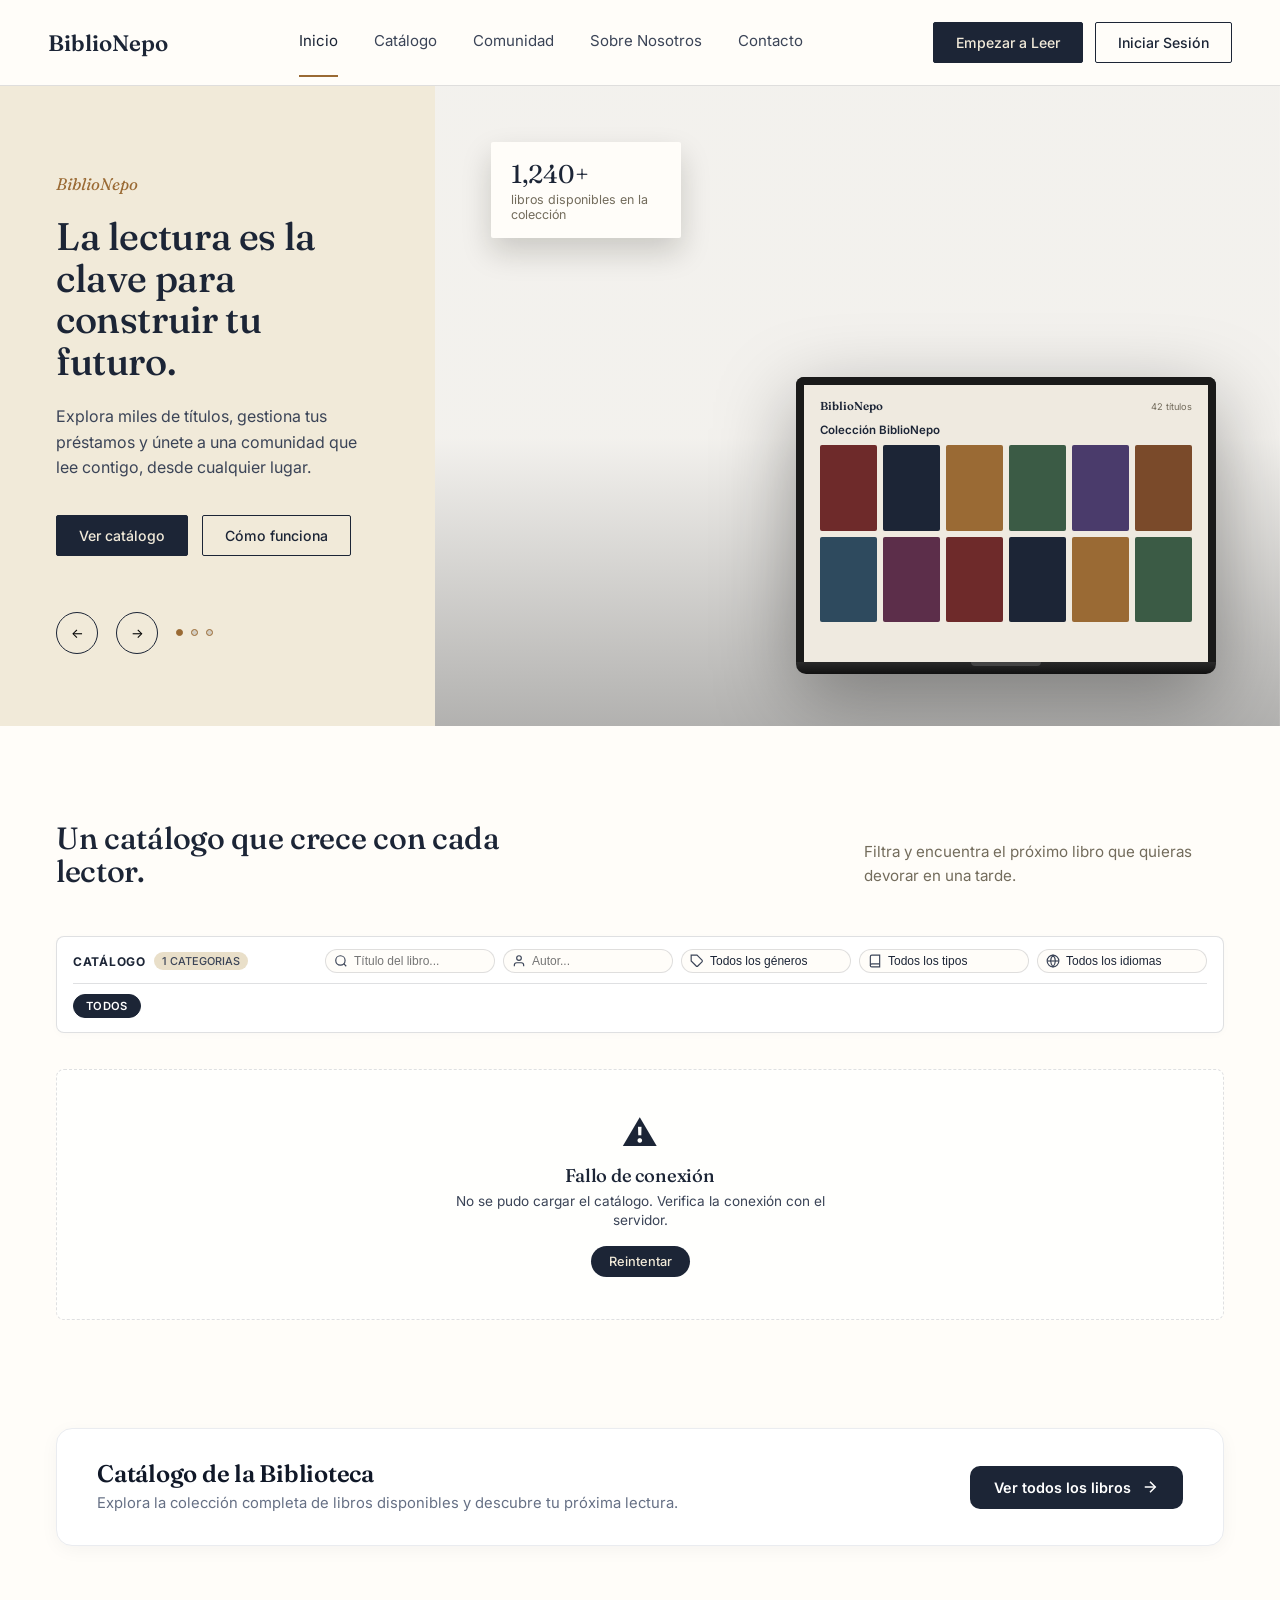
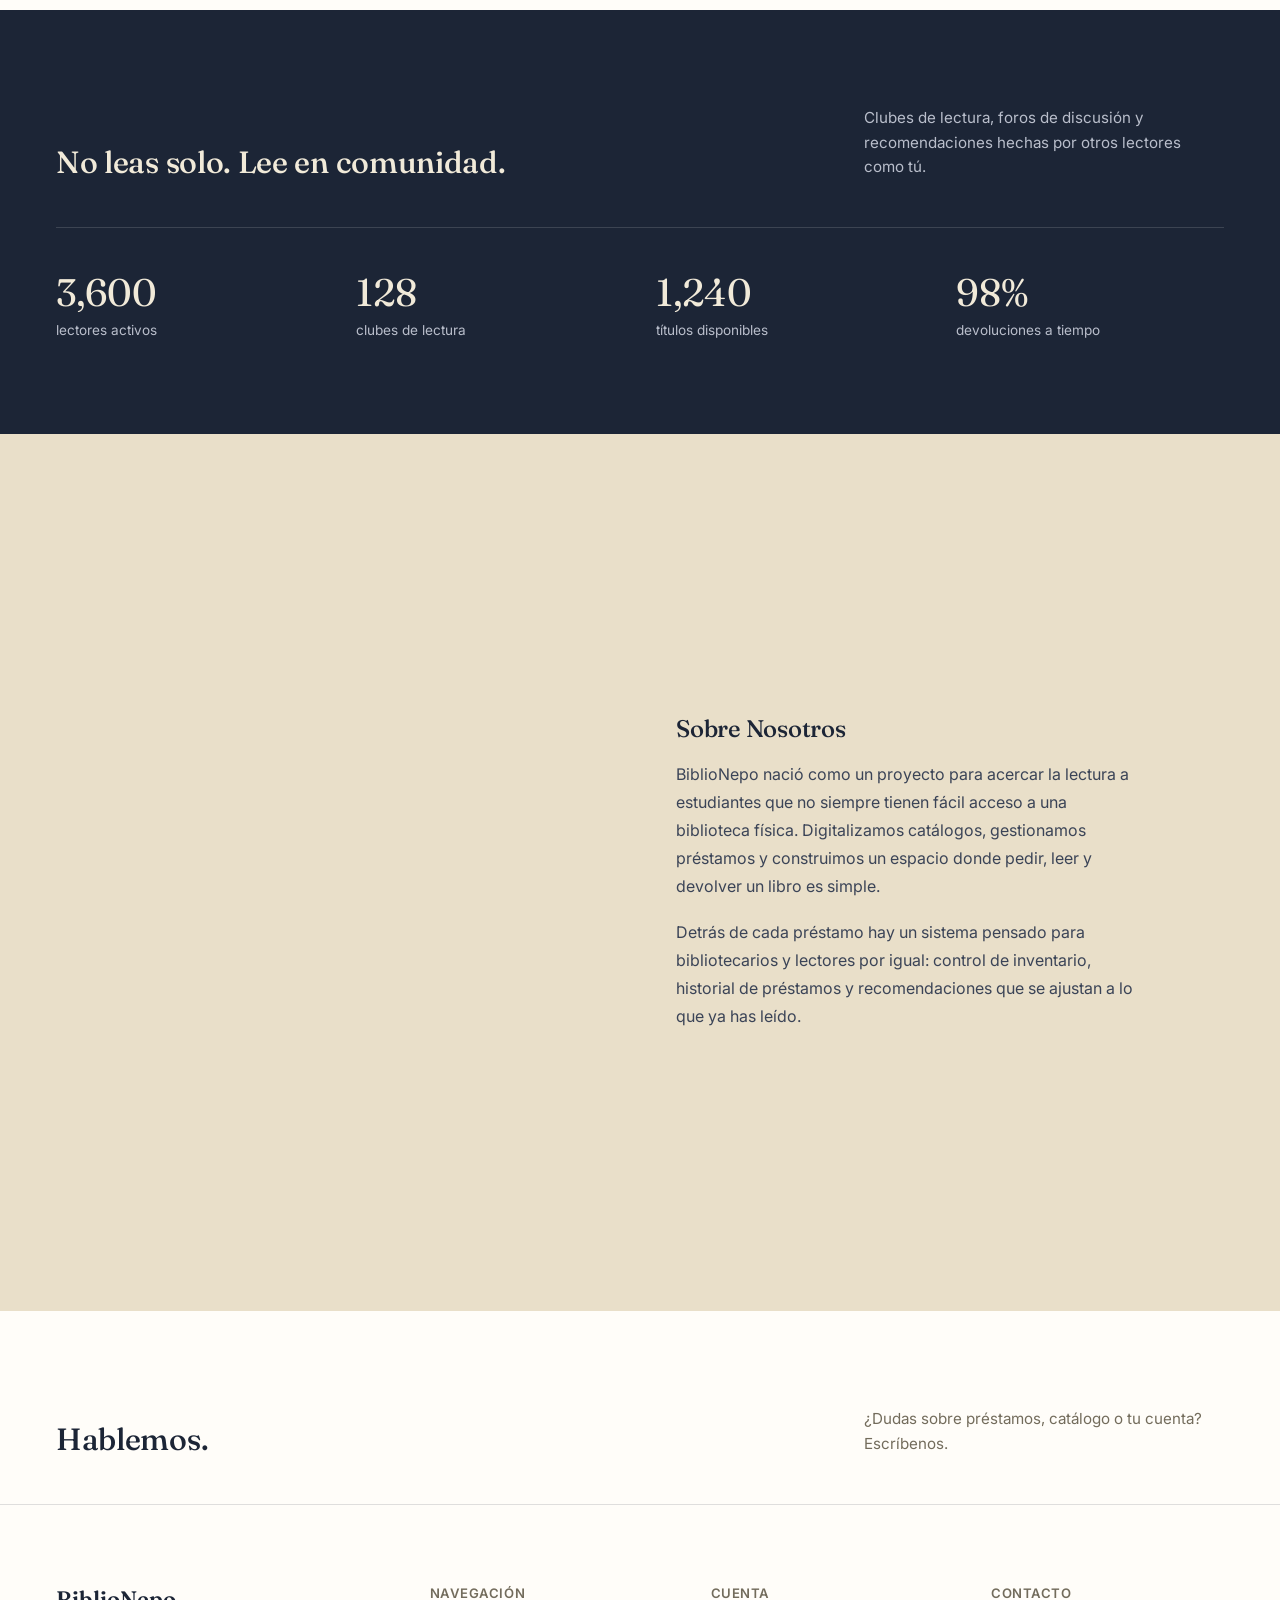
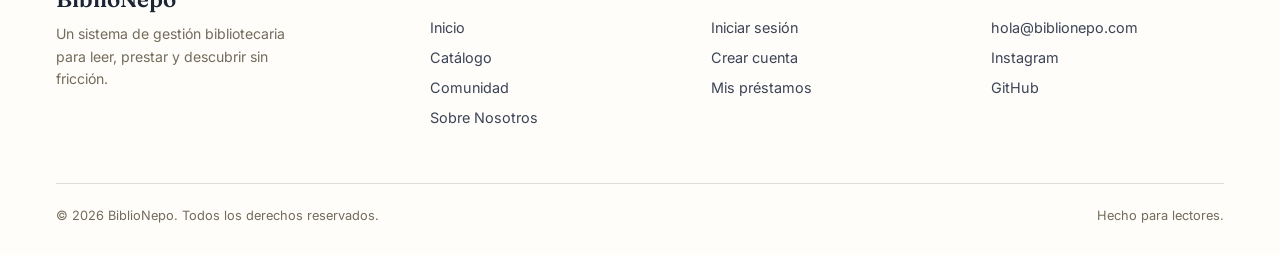
==== index.html @ eef32e65 "first commit" ====
<!DOCTYPE html>
<html lang="es">
<head>
  <meta charset="UTF-8">
  <meta name="viewport" content="width=device-width, initial-scale=1.0">
  <title>BiblioNepo — La lectura es la clave para construir tu futuro</title>
  
  <link rel="preconnect" href="https://fonts.googleapis.com">
  <link href="https://fonts.googleapis.com/css2?family=Fraunces:ital,opsz,wght@0,9..144,400;0,9..144,500;0,9..144,600;1,9..144,500&family=Inter:wght@400;500;600&display=swap" rel="stylesheet">

  <link rel="stylesheet" href="./src/assets/styles/base/variables.css">
  <link rel="stylesheet" href="./src/assets/styles/base/global.css">
  <link rel="stylesheet" href="./src/assets/styles/components/buttons.css">
  <link rel="stylesheet" href="./src/assets/styles/components/card.css">
  <link rel="stylesheet" href="./src/features/hero/hero.styles.css">
  <link rel="stylesheet" href="./src/features/catalog/catalog.styles.css">
  <link rel="stylesheet" href="/src/core/components/state-message.css">
  <link rel="stylesheet" href="./src/features/catalog/modal.styles.css">
</head>
<body>

  <header>
    <div class="logo">BiblioNepo</div>
    <nav class="primary-nav" id="primaryNav">
      <a href="#inicio" id="navInicio" class="active">Inicio</a>
      <a href="#catalogo">Catálogo</a>
      <a href="#comunidad">Comunidad</a>
      <a href="#nosotros">Sobre Nosotros</a>
      <a href="#contacto">Contacto</a>
    </nav>
    <div class="nav-actions">
      <a href="#catalogo" class="btn btn-fill">Empezar a Leer</a>
      <a href="#" class="btn btn-outline">Iniciar Sesión</a>
      <button class="nav-toggle" id="navToggle" aria-label="Abrir menú">
        <span></span><span></span><span></span>
      </button>
    </div>
  </header>

  <section id="inicio" class="hero" style="padding:0;">
    <div class="hero-copy">
      <div class="hero-eyebrow">BiblioNepo</div>
      <h1 id="heroTitle">La lectura es la clave para construir tu futuro.</h1>
      <p class="sub" id="heroSub">Explora miles de títulos, gestiona tus préstamos y únete a una comunidad que lee contigo, desde cualquier lugar.</p>
      <div class="hero-ctas">
        <a href="#catalogo" class="btn btn-fill">Ver catálogo</a>
        <a href="#nosotros" class="btn btn-outline">Cómo funciona</a>
      </div>
      <div class="hero-nav-controls">
        <button class="arrow-btn" id="prevSlide" aria-label="Anterior">←</button>
        <button class="arrow-btn" id="nextSlide" aria-label="Siguiente">→</button>
        <div class="hero-dots" id="heroDots"></div>
      </div>
    </div>
    <div class="hero-visual" id="heroVisual">
      <div class="float-stat">
        <div class="num">1,240+</div>
        <div class="label">libros disponibles en la colección</div>
      </div>
      <div class="laptop-mock">
        <div class="laptop-screen">
          <div class="screen-topbar">
            <span class="brand">BiblioNepo</span>
            <span class="count">42 títulos</span>
          </div>
          <h4>Colección BiblioNepo</h4>
          <div class="mini-grid" id="miniGrid"></div>
        </div>
        <div class="laptop-base"></div>
      </div>
    </div>
  </section>

  <!-- SECCIÓN CATÁLOGO PRINCIPAL -->
  <section id="catalogo" class="catalogo">
    <div class="section-head">
      <h2>Un catálogo que crece con cada lector.</h2>
      <p>Filtra y encuentra el próximo libro que quieras devorar en una tarde.</p>
    </div>
    <div class="filter-tabs" id="filterTabs">
      <button class="active" data-cat="todos">Todos</button>
      <button data-cat="ficcion">Ficción</button>
      <button data-cat="historia">Historia</button>
      <button data-cat="ciencia">Ciencia</button>
      <button data-cat="poesia">Poesía</button>
    </div>
    <div class="book-grid" id="bookGrid"></div>
    
    <!-- Contenedor fijo de paginación para evitar conflictos con el CSS Grid -->
    <div id="paginationContainer" class="pagination-container" style="display: flex; justify-content: center; align-items: center; gap: 15px; margin: 40px 0; width: 100%;"></div>

    <div class="catalog-cta-banner">
      <div class="cta-info">
        <h3>Catálogo de la Biblioteca</h3>
        <p>Explora la colección completa de libros disponibles y descubre tu próxima lectura.</p>
      </div>
      <a href="#/libros" class="btn-cta-catalog" id="btnSeeAllBooks">
        <span>Ver todos los libros</span>
        <svg viewBox="0 0 24 24" width="18" height="18" stroke="currentColor" stroke-width="2" fill="none">
          <line x1="5" y1="12" x2="19" y2="12"></line>
          <polyline points="12 5 19 12 12 19"></polyline>
        </svg>
      </a>
    </div>
  </section>

  <!-- NUEVA VISTA DE DETALLE DEL LIBRO (Oculta por defecto) -->
  <section id="bookDetailView" class="catalogo" style="display: none; padding: 40px 20px;">
    <div style="max-width: 900px; margin: 0 auto;">
      <button id="btnCloseDetail" class="btn btn-outline" style="margin-bottom: 24px; display: inline-flex; align-items: center; gap: 8px;">
        ← Volver al catálogo
      </button>

      <!-- Tarjeta de Detalle Principal -->
      <div style="display: grid; grid-template-columns: 250px 1fr; gap: 32px; background: var(--card-bg, #fff); padding: 32px; border-radius: 16px; border: 1px solid var(--border-color, #e5e7eb);">
        <img id="detailCover" src="" alt="Portada del libro" style="width: 100%; height: 350px; object-fit: cover; border-radius: 12px; box-shadow: 0 4px 12px rgba(0,0,0,0.1);">
        <div>
          <span id="detailCategory" style="background: var(--accent-rose-light, #fce7f3); color: var(--accent-rose, #db2777); padding: 4px 12px; border-radius: 20px; font-size: 0.75rem; font-weight: 700; text-transform: uppercase;"></span>
          <h2 id="detailTitle" style="font-size: 1.8rem; margin: 12px 0 8px 0; font-family: 'Fraunces', serif;"></h2>
          <p id="detailAuthor" style="font-size: 0.95rem; color: var(--text-muted, #6b7280); font-weight: 600; margin-bottom: 20px;"></p>
          <p id="detailDescription" style="font-size: 0.9rem; line-height: 1.6; color: var(--text-main, #374151);"></p>
        </div>
      </div>

      <!-- SECCIÓN DE 5 LIBROS RECOMENDADOS -->
      <div style="margin-top: 48px;">
        <h3 style="font-size: 1.25rem; font-family: 'Fraunces', serif; margin-bottom: 16px;">Libros recomendados en esta categoría</h3>
        <div id="recommendedGrid" style="display: grid; grid-template-columns: repeat(5, 1fr); gap: 16px;">
          <!-- Aquí se inyectarán los 5 recomendados con exclude_by_id -->
        </div>
      </div>
    </div>
  </section>

  <section id="comunidad" class="comunidad">
    <div class="section-head">
      <h2>No leas solo. Lee en comunidad.</h2>
      <p>Clubes de lectura, foros de discusión y recomendaciones hechas por otros lectores como tú.</p>
    </div>
    <div class="stat-row">
      <div><div class="num">3,600</div><div class="label">lectores activos</div></div>
      <div><div class="num">128</div><div class="label">clubes de lectura</div></div>
      <div><div class="num">1,240</div><div class="label">títulos disponibles</div></div>
      <div><div class="num">98%</div><div class="label">devoluciones a tiempo</div></div>
    </div>
  </section>

  <section id="nosotros" class="about">
    <div class="about-photo"></div>
    <div class="about-text">
      <h2>Sobre Nosotros</h2>
      <p>BiblioNepo nació como un proyecto para acercar la lectura a estudiantes que no siempre tienen fácil acceso a una biblioteca física. Digitalizamos catálogos, gestionamos préstamos y construimos un espacio donde pedir, leer y devolver un libro es simple.</p>
      <p>Detrás de cada préstamo hay un sistema pensado para bibliotecarios y lectores por igual: control de inventario, historial de préstamos y recomendaciones que se ajustan a lo que ya has leído.</p>
    </div>
  </section>

  <section id="contacto" style="padding-bottom:0;">
    <div class="section-head">
      <h2>Hablemos.</h2>
      <p>¿Dudas sobre préstamos, catálogo o tu cuenta? Escríbenos.</p>
    </div>
  </section>

  <footer>
    <div class="footer-grid">
      <div>
        <div class="logo" style="margin-bottom:10px;">BiblioNepo</div>
        <p style="color:var(--muted); font-size:0.88rem; max-width:260px; line-height:1.6;">Un sistema de gestión bibliotecaria para leer, prestar y descubrir sin fricción.</p>
      </div>
      <div>
        <h5>Navegación</h5>
        <ul>
          <li><a href="#inicio">Inicio</a></li>
          <li><a href="#catalogo">Catálogo</a></li>
          <li><a href="#comunidad">Comunidad</a></li>
          <li><a href="#nosotros">Sobre Nosotros</a></li>
        </ul>
      </div>
      <div>
        <h5>Cuenta</h5>
        <ul>
          <li><a href="#">Iniciar sesión</a></li>
          <li><a href="#">Crear cuenta</a></li>
          <li><a href="#">Mis préstamos</a></li>
        </ul>
      </div>
      <div>
        <h5>Contacto</h5>
        <ul>
          <li><a href="mailto:hola@biblionepo.com">hola@biblionepo.com</a></li>
          <li><a href="#">Instagram</a></li>
          <li><a href="#">GitHub</a></li>
        </ul>
      </div>
    </div>
    <div class="footer-bottom">
      <span>© 2026 BiblioNepo. Todos los derechos reservados.</span>
      <span>Hecho para lectores.</span>
    </div>
  </footer>

  <script type="module" src="./main.js"></script>
</body>
</html>
---- src/assets/styles/base/variables.css ----
:root {
  --cream: #F1EAD9;
  --cream-2: #E9DFC9;
  --ink: #1C2536;
  --ink-soft: #3B4457;
  --wood: #9A6A34;
  --burgundy: #6E2A2A;
  --paper: #FFFDF9;
  --muted: #736C5C;
  --line: rgba(28, 37, 54, 0.14);
  --radius: 2px;
}
---- src/assets/styles/base/global.css ----
* {
  box-sizing: border-box;
  margin: 0;
  padding: 0;
}

html {
  scroll-behavior: smooth;
}

body {
  font-family: 'Inter', sans-serif;
  color: var(--ink);
  background: var(--paper);
  -webkit-font-smoothing: antialiased;
}

h1, h2, h3, .display {
  font-family: 'Fraunces', serif;
  font-weight: 500;
  line-height: 1.08;
  letter-spacing: -0.01em;
}

a {
  color: inherit;
  text-decoration: none;
}

img {
  max-width: 100%;
  display: block;
}

button {
  font-family: inherit;
  cursor: pointer;
}

header {
  display: flex;
  align-items: center;
  justify-content: space-between;
  padding: 22px 48px;
  background: var(--paper);
  position: relative;
  z-index: 40;
  border-bottom: 1px solid var(--line);
}

.logo {
  font-family: 'Fraunces', serif;
  font-size: 1.4rem;
  font-weight: 600;
  color: var(--ink);
}

nav.primary-nav {
  display: flex;
  gap: 36px;
}

nav.primary-nav a {
  font-size: 0.94rem;
  color: var(--ink-soft);
  position: relative;
  padding-bottom: 4px;
}

nav.primary-nav a.active {
  color: var(--ink);
}

nav.primary-nav a.active::after {
  content: "";
  position: absolute;
  left: 0;
  right: 0;
  bottom: -23px;
  height: 2px;
  background: var(--wood);
}

.nav-actions {
  display: flex;
  align-items: center;
  gap: 12px;
}

.nav-toggle {
  display: none;
  flex-direction: column;
  gap: 5px;
  background: none;
  border: none;
}

.nav-toggle span {
  width: 22px;
  height: 2px;
  background: var(--ink);
  display: block;
}

section {
  padding: 96px 56px;
}

.section-head {
  display: flex;
  justify-content: space-between;
  align-items: flex-end;
  margin-bottom: 48px;
  gap: 24px;
  flex-wrap: wrap;
}

.section-head h2 {
  font-size: clamp(1.8rem, 2.4vw, 2.3rem);
  max-width: 520px;
}

.section-head p {
  color: var(--muted);
  max-width: 360px;
  font-size: 0.95rem;
  line-height: 1.6;
}

.comunidad {
  background: var(--ink);
  color: var(--cream);
}

.comunidad .section-head h2 {
  color: var(--cream);
}

.comunidad .section-head p {
  color: #B9BECB;
}

.stat-row {
  display: grid;
  grid-template-columns: repeat(4, 1fr);
  gap: 32px;
  border-top: 1px solid rgba(255, 255, 255, 0.14);
  padding-top: 40px;
}

.stat-row .num {
  font-family: 'Fraunces', serif;
  font-size: 2.4rem;
}

.stat-row .label {
  font-size: 0.85rem;
  color: #B9BECB;
  margin-top: 6px;
}

.about {
  display: grid;
  grid-template-columns: 1fr 1fr;
  gap: 72px;
  align-items: center;
  background: var(--cream-2);
}

.about-photo {
  aspect-ratio: 4/5;
  border-radius: 2px;
  background-size: cover;
  background-position: center;
  background-image: url('https://images.unsplash.com/photo-1521587760476-6c12a4b040da?q=80&w=1200&auto=format&fit=crop');
}

.about-text p {
  color: var(--ink-soft);
  line-height: 1.75;
  margin-top: 18px;
  max-width: 460px;
}

footer {
  background: var(--paper);
  padding: 80px 56px 32px;
  border-top: 1px solid var(--line);
}

.footer-grid {
  display: grid;
  grid-template-columns: 1.4fr 1fr 1fr 1fr;
  gap: 48px;
  margin-bottom: 56px;
}

.footer-grid h5 {
  font-size: 0.82rem;
  text-transform: uppercase;
  letter-spacing: 0.04em;
  color: var(--muted);
  margin-bottom: 16px;
  font-weight: 600;
}

.footer-grid ul {
  list-style: none;
  display: flex;
  flex-direction: column;
  gap: 10px;
}

.footer-grid ul a {
  font-size: 0.9rem;
  color: var(--ink-soft);
}

.footer-grid ul a:hover {
  color: var(--ink);
}

.footer-bottom {
  display: flex;
  justify-content: space-between;
  padding-top: 24px;
  border-top: 1px solid var(--line);
  font-size: 0.8rem;
  color: var(--muted);
  flex-wrap: wrap;
  gap: 12px;
}

@media (max-width: 900px) {
  header {
    padding: 18px 24px;
  }
  nav.primary-nav {
    display: none;
  }
  .nav-toggle {
    display: flex;
  }
  section {
    padding: 64px 24px;
  }
  .about {
    grid-template-columns: 1fr;
  }
  .stat-row {
    grid-template-columns: repeat(2, 1fr);
  }
  .footer-grid {
    grid-template-columns: 1fr 1fr;
  }
}

@media (prefers-reduced-motion: reduce) {
  * {
    transition: none !important;
  }
}
---- src/assets/styles/components/buttons.css ----
.btn {
  padding: 11px 22px;
  font-size: 0.88rem;
  font-weight: 500;
  border-radius: var(--radius);
  border: 1px solid var(--ink);
  transition: all .18s ease;
  display: inline-block;
  text-align: center;
}

.btn-fill {
  background: var(--ink);
  color: var(--cream);
}

.btn-fill:hover {
  background: var(--ink-soft);
}

.btn-outline {
  background: transparent;
  color: var(--ink);
}

.btn-outline:hover {
  background: var(--ink);
  color: var(--cream);
}

.arrow-btn {
  width: 42px;
  height: 42px;
  border-radius: 50%;
  border: 1px solid var(--ink);
  background: transparent;
  display: flex;
  align-items: center;
  justify-content: center;
  transition: background .18s ease, color .18s ease;
}

.arrow-btn:hover {
  background: var(--ink);
  color: var(--cream);
}
---- src/assets/styles/components/card.css ----
.float-stat {
  position: absolute;
  left: 56px;
  top: 56px;
  background: var(--paper);
  padding: 16px 20px;
  border-radius: 2px;
  box-shadow: 0 14px 30px rgba(20, 20, 10, 0.18);
  max-width: 190px;
}

.float-stat .num {
  font-family: 'Fraunces', serif;
  font-size: 1.6rem;
  color: var(--ink);
}

.float-stat .label {
  font-size: 0.78rem;
  color: var(--muted);
  margin-top: 2px;
}

.laptop-mock {
  position: absolute;
  right: 64px;
  bottom: 52px;
  width: 420px;
  filter: drop-shadow(0 24px 40px rgba(0, 0, 0, 0.35));
}

.laptop-screen {
  background: #EFEAE0;
  border-radius: 8px 8px 0 0;
  padding: 14px 16px 40px;
  border: 8px solid #1a1a1a;
  border-bottom: none;
}

.laptop-screen .screen-topbar {
  display: flex;
  align-items: center;
  justify-content: space-between;
  margin-bottom: 10px;
}

.laptop-screen .screen-topbar .brand {
  font-family: 'Fraunces', serif;
  font-size: 0.72rem;
  font-weight: 600;
}

.laptop-screen .screen-topbar .count {
  font-size: 0.58rem;
  color: var(--muted);
}

.laptop-screen h4 {
  font-size: 0.72rem;
  font-weight: 600;
  margin-bottom: 8px;
  font-family: 'Inter';
}

.mini-grid {
  display: grid;
  grid-template-columns: repeat(6, 1fr);
  gap: 6px;
}

.mini-book {
  aspect-ratio: 2/3;
  border-radius: 2px;
}

.laptop-base {
  height: 12px;
  background: linear-gradient(#2a2a2a, #111);
  border-radius: 0 0 10px 10px;
}

.laptop-base::after {
  content: "";
  display: block;
  width: 70px;
  height: 4px;
  background: #444;
  margin: 0 auto;
  border-radius: 0 0 4px 4px;
}

@media (max-width: 900px) {
  .laptop-mock {
    width: 78%;
    right: auto;
    left: 50%;
    transform: translateX(-50%);
    bottom: 28px;
  }
  .float-stat {
    left: 24px;
    top: 24px;
  }
}
---- src/features/hero/hero.styles.css ----
.hero {
  display: grid;
  grid-template-columns: minmax(320px, 34%) 1fr;
  min-height: 640px;
}

.hero-copy {
  background: var(--cream);
  padding: 64px 56px 48px;
  display: flex;
  flex-direction: column;
  justify-content: center;
  position: relative;
}

.hero-eyebrow {
  font-family: 'Fraunces', serif;
  font-style: italic;
  font-size: 1.05rem;
  color: var(--wood);
  margin-bottom: 22px;
}

.hero-copy h1 {
  font-size: clamp(2.1rem, 3vw, 2.75rem);
  color: var(--ink);
  max-width: 420px;
  transition: opacity .35s ease;
}

.hero-copy p.sub {
  margin-top: 22px;
  max-width: 380px;
  color: var(--ink-soft);
  font-size: 1rem;
  line-height: 1.6;
  transition: opacity .35s ease;
}

.hero-ctas {
  display: flex;
  gap: 14px;
  margin-top: 34px;
}

.hero-nav-controls {
  margin-top: 56px;
  display: flex;
  align-items: center;
  gap: 18px;
}

.hero-dots {
  display: flex;
  gap: 8px;
}

.hero-dots span {
  width: 7px;
  height: 7px;
  border-radius: 50%;
  background: var(--line);
  border: 1px solid var(--wood);
  transition: background .2s ease;
  cursor: pointer;
}

.hero-dots span.active {
  background: var(--wood);
}

.hero-visual {
  position: relative;
  background-size: cover;
  background-position: center;
  background-image: linear-gradient(0deg, rgba(15,17,20,0.32), rgba(15,17,20,0.05) 45%), url('https://images.unsplash.com/photo-1481627834876-b7833e8f5570?q=80&w=1600&auto=format&fit=crop');
  transition: background-image .5s ease;
  overflow: hidden;
}

@media (max-width: 900px) {
  .hero {
    grid-template-columns: 1fr;
  }
  .hero-visual {
    min-height: 420px;
  }
}
---- src/features/catalog/catalog.styles.css ----
/* --- CONTENEDOR DEL CATÁLOGO --- */
.catalogo {
  background: var(--paper);
  padding-bottom: 3rem;
}

/* --- FILTROS Y BÚSQUEDA --- */
.filter-tabs {
  background: #ffffff;
  border: 1px solid var(--line);
  border-radius: 8px;
  padding: 12px 16px;
  margin-bottom: 24px;
  box-shadow: 0 2px 8px rgba(0, 0, 0, 0.02);
}

.filter-bar-header {
  display: flex;
  align-items: center;
  justify-content: space-between;
  gap: 12px;
  margin-bottom: 10px;
  padding-bottom: 10px;
  border-bottom: 1px solid var(--line);
  flex-wrap: wrap;
}

.filter-title-group {
  display: flex;
  align-items: center;
  gap: 8px;
}

.filter-label {
  font-size: 0.75rem;
  font-weight: 700;
  letter-spacing: 0.06em;
  color: var(--ink);
}

.filter-badge {
  font-size: 0.68rem;
  background: var(--cream-2, #f3f0e6);
  color: var(--ink-soft, #666);
  padding: 2px 8px;
  border-radius: 10px;
  font-weight: 500;
}

.search-inputs-group {
  display: flex;
  gap: 8px;
  flex-wrap: wrap;
}

.search-box {
  position: relative;
  display: flex;
  align-items: center;
  width: 170px;
}

.search-icon {
  position: absolute;
  left: 9px;
  color: var(--ink-soft);
  pointer-events: none;
}

.search-box input,
.search-box.select-box select {
  width: 100%;
  padding: 4px 10px 4px 28px;
  border: 1px solid var(--line);
  border-radius: 14px;
  font-size: 0.75rem;
  background: var(--paper, #fafafa);
  color: var(--ink);
  outline: none;
  transition: all 0.2s ease;
}

.search-box.select-box select {
  cursor: pointer;
  appearance: none;
  -webkit-appearance: none;
}

.search-box input:focus,
.search-box.select-box select:focus {
  background: #ffffff;
  border-color: var(--ink);
  box-shadow: 0 0 0 2px rgba(28, 37, 54, 0.08);
}

/* PESTAÑAS / CHIPS SLIM */
.filter-chips-slim {
  display: flex;
  gap: 6px;
  overflow-x: auto;
  padding-bottom: 2px;
  scrollbar-width: thin;
}

.filter-chips-slim::-webkit-scrollbar {
  height: 3px;
}

.filter-chips-slim::-webkit-scrollbar-thumb {
  background: var(--line);
  border-radius: 3px;
}

.filter-chips-slim button {
  padding: 4px 12px;
  border: 1px solid transparent;
  background: transparent;
  border-radius: 12px;
  font-size: 0.7rem;
  font-weight: 600;
  letter-spacing: 0.03em;
  color: var(--ink-soft, #555);
  white-space: nowrap;
  cursor: pointer;
  transition: all 0.15s ease;
}

.filter-chips-slim button:hover {
  background: var(--paper, #f4f4f4);
  color: var(--ink);
}

.filter-chips-slim button.active {
  background: var(--ink, #1C2536);
  color: #ffffff;
  border-color: var(--ink, #1C2536);
}


/* --- GRID DE TARJETAS --- */
.book-grid {
  display: grid;
  grid-template-columns: repeat(auto-fill, minmax(200px, 1fr));
  gap: 28px;
}


/* --- TARJETA MINIMALISTA Y ELEGANTE --- */
.book-card {
  background: #ffffff;
  border-radius: 12px;
  overflow: hidden;
  border: 1px solid rgba(0, 0, 0, 0.04);
  box-shadow: 0 4px 20px rgba(0, 0, 0, 0.03);
  padding: 0;
  display: flex;
  flex-direction: column;
  transition: transform 0.25s ease, box-shadow 0.25s ease;
  cursor: pointer;
  position: relative;
}

.book-card:hover {
  transform: translateY(-4px);
  box-shadow: 0 12px 30px rgba(0, 0, 0, 0.08);
  border-color: rgba(0, 0, 0, 0.08);
}


/* --- MARCO / FONDO COLOREADO DE LA PORTADA --- */
.book-cover {
  width: auto !important;
  aspect-ratio: 2 / 3 !important;
  border-radius: 8px 8px 0 0 !important;
  margin: 8px 8px 0 8px !important;
  position: relative !important;
  overflow: hidden !important;
  padding: 16px !important;
  display: flex !important;
  align-items: center !important;
  justify-content: center !important;
  box-shadow: inset 0 0 0 1px rgba(255, 255, 255, 0.1) !important;
}

.book-cover::before {
  content: '';
  position: absolute;
  inset: 0;
  background: linear-gradient(135deg, rgba(255, 255, 255, 0.12) 0%, rgba(0, 0, 0, 0.18) 100%);
  pointer-events: none;
  z-index: 2;
}


/* --- IMAGEN TIPO LIBRO SOBRE EL MARCO --- */
.book-cover-img {
  width: 85% !important;
  height: 90% !important;
  object-fit: cover !important;
  object-position: center center !important;
  border-radius: 4px !important;
  box-shadow: 0 6px 16px rgba(0, 0, 0, 0.25) !important;
  position: relative !important;
  z-index: 1 !important;
  transition: transform 0.25s ease, box-shadow 0.25s ease !important;
  margin: auto !important;
}

.book-card:hover .book-cover-img {
  transform: scale(1.02) translateY(-2px);
  box-shadow: 0 10px 20px rgba(0, 0, 0, 0.35);
}


/* --- PORTADA SIN IMAGEN (FALLBACK) --- */
.book-cover-fallback {
  width: 100%;
  height: 100%;
  padding: 16px;
  display: flex;
  flex-direction: column;
  justify-content: space-between;
  border-radius: 4px;
  background: rgba(0, 0, 0, 0.2);
  box-shadow: 0 6px 16px rgba(0, 0, 0, 0.2);
  position: relative;
  z-index: 1;
}

.book-cover-fallback .fallback-title {
  font-family: 'Fraunces', serif;
  font-size: 0.95rem;
  color: #ffffff;
  line-height: 1.3;
  text-shadow: 0 1px 3px rgba(0, 0, 0, 0.5);
}


/* --- ETIQUETA FORMATO (PILL MINIMALISTA) --- */
.badge-format {
  position: absolute;
  top: 14px;
  right: 14px;
  background: rgba(0, 0, 0, 0.4);
  backdrop-filter: blur(4px);
  color: #ffffff;
  font-size: 0.65rem;
  font-weight: 600;
  text-transform: uppercase;
  letter-spacing: 0.05em;
  padding: 3px 8px;
  border-radius: 20px;
  z-index: 3;
}


/* --- METADATOS Y TEXTOS --- */
.book-meta {
  padding: 14px 16px 16px 16px;
  display: flex;
  flex-direction: column;
  gap: 4px;
  background: #ffffff;
}

.book-meta .title {
  font-family: 'Fraunces', serif;
  font-size: 0.95rem;
  font-weight: 700;
  color: #111827;
  line-height: 1.3;
  display: -webkit-box;
  -webkit-line-clamp: 2;
  -webkit-box-orient: vertical;
  overflow: hidden;
}

.book-meta .subtitle {
  font-size: 0.78rem;
  color: #4b5563;
  line-height: 1.3;
  display: -webkit-box;
  -webkit-line-clamp: 1;
  -webkit-box-orient: vertical;
  overflow: hidden;
}

.book-meta .author {
  font-size: 0.78rem;
  color: #6b7280;
  font-weight: 500;
  margin-top: 2px;
  white-space: nowrap;
  overflow: hidden;
  text-overflow: ellipsis;
}

.book-meta .footer-info {
  margin-top: 6px;
  padding-top: 6px;
  border-top: none; 
  font-size: 0.74rem;
  color: #9ca3af;
  display: flex;
  justify-content: space-between;
  align-items: center;
}


/* --- BOTÓN DE FAVORITOS --- */
.btn-favorite {
  position: absolute;
  top: 10px;
  left: 10px;
  z-index: 10;
  background: rgba(255, 255, 255, 0.85);
  border: none;
  border-radius: 50%;
  width: 32px;
  height: 32px;
  display: flex;
  align-items: center;
  justify-content: center;
  cursor: pointer;
  transition: all 0.2s ease;
  box-shadow: 0 2px 5px rgba(0, 0, 0, 0.15);
}

.btn-favorite:hover {
  background: #ffffff;
  transform: scale(1.1);
}

.btn-favorite .heart-icon {
  stroke: #4b5563;
  fill: transparent;
  transition: all 0.2s ease;
}

.btn-favorite.is-favorite .heart-icon {
  stroke: #ef4444;
  fill: #ef4444;
}

.btn-favorite:active {
  transform: scale(0.95);
}


/* --- BANNER CTA --- */
.catalog-cta-banner {
  display: flex;
  justify-content: space-between;
  align-items: center;
  gap: 2rem;
  padding: 2rem 2.5rem;
  margin-top: 3.5rem;
  margin-bottom: 1rem;
  background: #ffffff;
  border: 1px solid #eaecf0;
  border-radius: 16px;
  box-shadow: 0 4px 20px -2px rgba(16, 24, 40, 0.05);
  box-sizing: border-box;
}

.cta-info h3 {
  font-family: 'Fraunces', serif;
  font-size: 1.5rem;
  font-weight: 600;
  color: #101828;
  margin: 0 0 0.35rem 0;
  letter-spacing: -0.01em;
}

.cta-info p {
  font-family: 'Inter', sans-serif;
  font-size: 0.925rem;
  color: #667085;
  margin: 0;
  line-height: 1.4;
}

.btn-cta-catalog {
  display: inline-flex;
  align-items: center;
  gap: 0.625rem;
  padding: 0.8rem 1.5rem;
  background-color: #1c2536;
  color: #ffffff;
  border-radius: 10px;
  font-family: 'Inter', sans-serif;
  font-size: 0.9rem;
  font-weight: 600;
  text-decoration: none;
  white-space: nowrap;
  transition: background-color 0.2s ease, transform 0.15s ease, box-shadow 0.2s ease;
}

.btn-cta-catalog:hover {
  background-color: #2e3b52;
  transform: translateY(-2px);
  box-shadow: 0 4px 12px rgba(28, 37, 54, 0.25);
}

.btn-cta-catalog svg {
  transition: transform 0.2s ease;
}

.btn-cta-catalog:hover svg {
  transform: translateX(4px);
}


/* --- MODAL DETALLE DE LIBRO --- */
.book-modal-overlay {
  position: fixed;
  top: 0;
  left: 0;
  width: 100%;
  height: 100%;
  background: rgba(27, 38, 59, 0.45);
  backdrop-filter: blur(6px);
  display: none;
  justify-content: center;
  align-items: center;
  z-index: 1000;
  padding: 20px;
  animation: fadeIn 0.25s ease-out;
}

.book-modal-content {
  background: var(--paper, #fff);
  border-radius: 16px;
  max-width: 750px;
  width: 100%;
  padding: 30px;
  position: relative;
  box-shadow: 0 20px 25px -5px rgba(0, 0, 0, 0.1), 0 10px 10px -5px rgba(0, 0, 0, 0.04);
  max-height: 90vh;
  overflow-y: auto;
}

.modal-close-btn {
  position: absolute;
  top: 15px;
  right: 20px;
  background: #f3f4f6;
  border: none;
  width: 34px;
  height: 34px;
  border-radius: 50%;
  font-size: 1.3rem;
  cursor: pointer;
  color: var(--muted, #4b5563);
  display: flex;
  align-items: center;
  justify-content: center;
  transition: background 0.2s, color 0.2s;
  z-index: 10;
}

.modal-close-btn:hover {
  background: #e5e7eb;
  color: #111827;
}

.modal-grid {
  display: grid;
  grid-template-columns: 220px 1fr;
  gap: 24px;
  align-items: start;
}

.modal-cover-container {
  position: relative;
  display: flex;
  flex-direction: column;
  gap: 10px;
}

.modal-cover-container .badge-format {
  align-self: center;
  background: #f3f4f6;
  color: #374151;
  font-size: 0.75rem;
  font-weight: 600;
  padding: 4px 12px;
  border-radius: 6px;
  letter-spacing: 0.05em;
  text-transform: uppercase;
}

.modal-info .badge-format {
  display: none;
}

.modal-cover {
  width: 100%;
  height: 280px;
  object-fit: cover;
  border-radius: 8px;
  box-shadow: 0 4px 6px rgba(0, 0, 0, 0.1);
}

.modal-cover-fallback {
  width: 100%;
  height: 280px;
  background: #f3f4f6;
  border-radius: 8px;
  display: flex;
  align-items: center;
  justify-content: center;
  color: #4b5563;
  font-weight: 600;
  text-align: center;
  padding: 10px;
}

.modal-info {
  display: flex;
  flex-direction: column;
  padding-right: 30px;
}

.modal-info h2 {
  margin: 0 0 4px 0;
  font-family: 'Fraunces', serif;
  font-size: 1.5rem;
  color: #111827;
  line-height: 1.2;
}

.modal-info h3 {
  font-size: 0.95rem;
  color: var(--muted, #6b7280);
  margin-bottom: 14px;
  font-weight: normal;
}

.modal-info p {
  margin: 6px 0;
  font-size: 0.92rem;
  line-height: 1.5;
  color: #374151;
}

.modal-description {
  margin-top: 14px;
  padding-top: 14px;
  border-top: 1px solid var(--line, #e5e7eb);
}


/* --- MODAL AUTH (LOGIN / REGISTRO) --- */
:root {
  --bg-cream: #f4efe6;
  --bg-white: #ffffff;
  --text-dark: #1e2530;
  --text-muted: #64748b;
  --color-bordo: #5a2228;
  --color-azul-oscuro: #1b263b;
  --color-mostaza: #c18c3d;
  --color-azul-acero: #3d6375;
  --color-linea: #e2d9cc;
}

.auth-modal-content {
  display: flex;
  width: 900px;
  max-width: 100%;
  max-height: 85vh;
  background: var(--bg-cream);
  color: var(--text-dark);
  border-radius: 20px;
  overflow: hidden;
  box-shadow: 0 25px 50px -12px rgba(27, 38, 59, 0.25);
  border: 1px solid rgba(193, 140, 61, 0.2);
  position: relative;
  animation: slideUp 0.3s cubic-bezier(0.16, 1, 0.3, 1);
}

@media(min-width: 768px) {
  .auth-modal-content {
    flex-direction: row;
    min-height: 520px;
  }
}

.auth-visual-panel {
  flex: 0.9;
  background: var(--color-azul-oscuro);
  color: var(--bg-cream);
  padding: 40px;
  display: flex;
  flex-direction: column;
  justify-content: center;
  align-items: center;
  text-align: center;
  position: relative;
  transition: background 0.4s ease;
}

.auth-visual-panel.register-mode {
  background: var(--color-bordo);
}

.visual-state {
  position: absolute;
  display: flex;
  flex-direction: column;
  align-items: center;
  transition: all 0.4s ease;
  opacity: 0;
  transform: translateY(15px);
  pointer-events: none;
  width: 80%;
}

.visual-state.active {
  opacity: 1;
  transform: translateY(0);
  pointer-events: auto;
  position: relative;
  display: flex;
}

/* Animación Libro (Login) */
.dynamic-book {
  position: relative;
  width: 100px;
  height: 140px;
  perspective: 1000px;
  transform-style: preserve-3d;
  animation: floatBook 3s ease-in-out infinite;
  margin-bottom: 25px;
}
.book-back, .book-front {
  position: absolute;
  width: 100%;
  height: 100%;
  background: #0f172a;
  border-radius: 4px 10px 10px 4px;
}
.book-front {
  transform: translateZ(15px);
  z-index: 10;
  border: 1px solid rgba(255,255,255,0.1);
}
.book-page {
  position: absolute;
  width: 94%;
  height: 94%;
  top: 3%;
  left: 3%;
  background: #ffffff;
  border-radius: 2px 8px 8px 2px;
  transform-origin: left;
  border: 1px solid #e2e8f0;
}
.page-1 { animation: flipPage 3s infinite ease-in-out; }
.page-2 { animation: flipPage 3s infinite ease-in-out 0.4s; }
.page-3 { animation: flipPage 3s infinite ease-in-out 0.8s; }

/* Animación Carnet (Registro) */
.dynamic-card {
  position: relative;
  width: 140px;
  height: 90px;
  background: rgba(255, 255, 255, 0.95);
  border-radius: 10px;
  box-shadow: 0 10px 25px rgba(0,0,0,0.2);
  animation: floatCard 3.5s ease-in-out infinite;
  margin-bottom: 25px;
  display: flex;
  flex-direction: column;
  padding: 15px;
  box-sizing: border-box;
}
.card-chip { width: 28px; height: 20px; background: #fbbf24; border-radius: 4px; margin-bottom: 12px; }
.card-line { height: 6px; background: #cbd5e1; border-radius: 3px; margin-bottom: 8px; width: 100%; }
.card-line.short { width: 50%; }

@keyframes floatBook {
  0%, 100% { transform: translateY(0) rotateX(15deg) rotateY(-15deg); }
  50% { transform: translateY(-15px) rotateX(20deg) rotateY(-10deg); }
}
@keyframes flipPage {
  0%, 10% { transform: rotateY(0deg) translateZ(2px); }
  50%, 100% { transform: rotateY(-160deg) translateZ(12px); background: #f8fafc; }
}
@keyframes floatCard {
  0%, 100% { transform: translateY(0) rotate(-3deg); }
  50% { transform: translateY(-12px) rotate(3deg); }
}

/* Panel Formulario Auth */
.auth-form-panel {
  flex: 1.2;
  padding: 35px;
  background: var(--bg-cream);
  position: relative;
  overflow-y: auto;
}

.auth-modal-close {
  position: absolute;
  top: 20px;
  right: 20px;
  background: rgba(0, 0, 0, 0.04);
  border: none;
  width: 32px;
  height: 32px;
  border-radius: 50%;
  font-size: 1.2rem;
  display: flex;
  align-items: center;
  justify-content: center;
  cursor: pointer;
  color: var(--text-dark);
  transition: all 0.2s;
  z-index: 10;
}

.auth-modal-close:hover {
  background: var(--color-bordo);
  color: #fff;
}

.auth-tabs {
  display: inline-flex;
  background: #e9e2d5;
  padding: 4px;
  border-radius: 10px;
  margin-bottom: 25px;
  gap: 4px;
}

.auth-tab-btn {
  background: transparent;
  border: none;
  font-size: 0.9rem;
  font-weight: 600;
  color: var(--text-muted);
  cursor: pointer;
  padding: 8px 18px;
  border-radius: 8px;
  transition: all 0.25s ease;
}

.auth-tab-btn.active {
  background: var(--bg-white);
  color: var(--text-dark);
  box-shadow: 0 2px 8px rgba(0, 0, 0, 0.06);
}

.auth-form label {
  display: block;
  font-size: 0.8rem;
  font-weight: 700;
  color: var(--text-dark);
  margin-bottom: 5px;
  margin-top: 12px;
  text-transform: uppercase;
  letter-spacing: 0.5px;
}

.auth-form input[type="text"],
.auth-form input[type="email"],
.auth-form input[type="password"],
.auth-form input[type="date"],
.form-select-responsive {
  width: 100%;
  padding: 11px 14px;
  border: 1.5px solid var(--color-linea);
  border-radius: 10px;
  background: var(--bg-white);
  color: var(--text-dark);
  font-size: 0.95rem;
  outline: none;
  transition: all 0.2s ease;
  box-sizing: border-box;
  font-family: inherit;
}

.auth-form input:focus, 
.form-select-responsive:focus {
  border-color: var(--color-mostaza);
  box-shadow: 0 0 0 3px rgba(193, 140, 61, 0.12);
  background: #fff;
}

.auth-submit-btn {
  width: 100%;
  padding: 13px;
  background: var(--color-azul-oscuro);
  color: var(--bg-cream);
  border: none;
  border-radius: 10px;
  font-weight: 600;
  font-size: 0.95rem;
  cursor: pointer;
  margin-top: 25px;
  transition: background 0.2s, transform 0.1s;
}

.auth-submit-btn:hover {
  background: var(--color-azul-acero);
}

.auth-submit-btn:active {
  transform: scale(0.98);
}

.register-btn {
  background: var(--color-bordo) !important;
}

.register-btn:hover {
  background: #491a20 !important;
}

/* Scroll interno del formulario de registro */
.register-scroll-area {
  max-height: 360px;
  overflow-y: auto;
  padding-right: 6px;
}

.register-scroll-area::-webkit-scrollbar {
  width: 6px;
}

.register-scroll-area::-webkit-scrollbar-thumb {
  background: #d4cebe;
  border-radius: 4px;
}

.form-grid-responsive {
  display: grid;
  grid-template-columns: 1fr 1fr;
  gap: 12px;
  margin-bottom: 4px;
}

.form-select-responsive {
  appearance: none;
  background-image: url("data:image/svg+xml;charset=UTF-8,%3csvg xmlns='http://www.w3.org/2000/svg' viewBox='0 0 24 24' fill='none' stroke='%231e2530' stroke-width='2' stroke-linecap='round' stroke-linejoin='round'%3e%3cpolyline points='6 9 12 15 18 9'%3e%3c/polyline%3e%3c/svg%3e");
  background-repeat: no-repeat;
  background-position: right 12px center;
  background-size: 16px;
  padding-right: 36px;
}

/* Contenedor del Avatar Pro */
.avatar-upload-container {
  display: flex;
  align-items: center;
  gap: 15px;
  background: var(--bg-white, #ffffff);
  padding: 10px 14px;
  border-radius: 12px;
  border: 1.5px dashed var(--color-linea, #cbd5e1);
  margin-top: 12px;
  margin-bottom: 15px;
  transition: border-color 0.2s;
}

.avatar-upload-container:hover {
  border-color: var(--color-mostaza, #0d9488);
}

.avatar-preview-wrapper {
  position: relative;
  width: 50px;
  height: 50px;
  border-radius: 50%;
  overflow: hidden;
  background: #e2e8f0;
  flex-shrink: 0;
  box-shadow: 0 2px 4px rgba(0,0,0,0.1);
}

.avatar-preview-img {
  width: 100%;
  height: 100%;
  object-fit: cover;
}

.avatar-placeholder-icon {
  width: 100%;
  height: 100%;
  display: flex;
  align-items: center;
  justify-content: center;
  color: #64748b;
  font-size: 1.2rem;
}

.avatar-upload-info {
  display: flex;
  flex-direction: column;
  overflow: hidden;
}

.avatar-upload-label {
  font-size: 0.85rem;
  font-weight: 600;
  color: var(--text-dark, #334155);
  cursor: pointer;
  margin-bottom: 2px;
}

.avatar-upload-label:hover {
  color: var(--color-mostaza);
}

.avatar-file-name {
  font-size: 0.75rem;
  color: #64748b;
  white-space: nowrap;
  overflow: hidden;
  text-overflow: ellipsis;
}

.input-file-hidden {
  display: none;
}

/* Página de autenticación independiente si aplica */
.auth-page-container {
  min-height: 100vh;
  display: flex;
  align-items: center;
  justify-content: center;
  background: var(--bg-main, #f8fafc);
  padding: 40px 20px;
}

.auth-full-content {
  display: grid;
  grid-template-columns: 1fr 1.2fr;
  width: 100%;
  max-width: 1100px;
  background: var(--surface, #ffffff);
  border-radius: 20px;
  box-shadow: 0 20px 40px rgba(0, 0, 0, 0.08);
  overflow: hidden;
  border: 1px solid var(--line, #e2e8f0);
}


/* --- ANIMACIONES GENERALES --- */
@keyframes fadeIn {
  from { opacity: 0; }
  to { opacity: 1; }
}

@keyframes slideUp {
  from { transform: translateY(20px); opacity: 0; }
  to { transform: translateY(0); opacity: 1; }
}


/* --- RESPONSIVE DESIGN GENERAL --- */
@media (max-width: 900px) {
  .auth-full-content {
    grid-template-columns: 1fr;
  }
}

@media (max-width: 768px) {
  .catalog-cta-banner {
    flex-direction: column;
    align-items: flex-start;
    padding: 1.5rem;
    gap: 1.25rem;
    margin-top: 2rem;
  }

  .btn-cta-catalog {
    width: 100%;
    justify-content: center;
  }

  .book-modal-overlay {
    padding: 10px;
  }
  
  .auth-modal-content {
    width: 100% !important;
    max-height: 92vh !important;
    flex-direction: column !important;
    border-radius: 14px;
  }
  
  .auth-visual-panel {
    display: none !important;
  }
  
  .auth-form-panel {
    padding: 24px 18px !important;
    width: 100% !important;
    max-height: none !important;
  }
  
  .form-grid-responsive {
    grid-template-columns: 1fr !important;
    gap: 4px !important;
  }
  
  .register-scroll-area {
    max-height: none !important;
    overflow-y: visible !important;
    padding-right: 0 !important;
  }
}

@media (max-width: 640px) {
  .filter-tabs {
    padding: 10px 12px;
    margin-bottom: 20px;
  }

  .filter-bar-header {
    flex-direction: column;
    align-items: stretch;
    gap: 10px;
  }

  .search-inputs-group {
    flex-direction: column;
    width: 100%;
    gap: 8px;
  }

  .search-box, 
  .search-box.select-box select,
  .search-box input {
    width: 100% !important;
    min-width: 100% !important;
  }

  .book-grid {
    grid-template-columns: repeat(auto-fill, minmax(140px, 1fr));
    gap: 14px;
  }

  .book-meta .title {
    font-size: 0.9rem;
  }

  .book-meta .author, 
  .book-meta .subtitle {
    font-size: 0.72rem;
  }

  .book-modal-overlay {
    padding: 10px;
    align-items: flex-end;
  }

  .book-modal-content {
    max-height: 95vh;
    padding: 20px 16px;
    border-bottom-left-radius: 0;
    border-bottom-right-radius: 0;
  }

  .modal-grid {
    grid-template-columns: 1fr;
    gap: 16px;
  }

  .modal-cover, 
  .modal-cover-fallback {
    height: 200px;
  }

  .modal-info {
    padding-right: 0;
  }

  .modal-info h2 {
    font-size: 1.25rem;
  }

  .catalog-cta-banner {
    padding: 1.25rem;
    margin-top: 2rem;
    gap: 1rem;
    text-align: center;
    flex-direction: column;
    align-items: center;
  }

  .cta-info h3 {
    font-size: 1.25rem;
  }

  .btn-cta-catalog {
    width: 100%;
    justify-content: center;
  }
}/* --- CONTENEDOR CON MARCO DE COLOR DELGADO Y SIMÉTRICO --- */
.book-cover {
  width: 100% !important;
  aspect-ratio: 3 / 4 !important; /* Mantiene la proporción clásica y simétrica de libro */
  margin: 0 !important;
  border-radius: 8px !important; /* Esquinas suaves para el marco externo */
  position: relative !important;
  overflow: hidden !important;
  
  /* PADDING SIMÉTRICO Y DELGADO: ajusta 8px si lo quieres un toque más o menos visible */
  padding: 8px !important; 
  
  display: flex !important;
  align-items: center !important;
  justify-content: center !important;
  
  /* Borde fino para darle acabado pulido sobre el color */
  border: 1px solid rgba(0, 0, 0, 0.08) !important;
  box-shadow: inset 0 0 0 1px rgba(255, 255, 255, 0.15) !important;
}

/* Eliminamos sombras o gradientes globales que ensucien los colores */
.book-cover::before {
  display: none !important;
}

/* --- IMAGEN CENTRADA DENTRO DEL MARCO DE COLOR --- */
.book-cover-img {
  width: 100% !important;
  height: 100% !important;
  object-fit: cover !important;
  object-position: center center !important;
  border-radius: 4px !important; /* Curvatura interna muy suave */
  
  /* Sombra sutil interna para dar profundidad sobre el marco de color */
  box-shadow: 0 2px 8px rgba(0, 0, 0, 0.18) !important; 
  
  position: relative !important;
  z-index: 1 !important;
  transition: transform 0.25s ease, box-shadow 0.25s ease !important;
  margin: auto !important;
}

.book-card:hover .book-cover-img {
  transform: scale(1.02);
  box-shadow: 0 4px 14px rgba(0, 0, 0, 0.25) !important;
}/* --- ZONA DE TEXTO / METADATOS (DISEÑO EDITORIAL COMPACTO) --- */
.book-meta {
  padding: 12px 14px 14px 14px !important;
  display: flex !important;
  flex-direction: column !important;
  flex-grow: 1 !important;
  justify-content: space-between !important;
  background: #ffffff !important;
  gap: 8px !important;
}

.book-meta .book-text-group {
  display: flex !important;
  flex-direction: column !important;
  gap: 3px !important;
}

/* TÍTULO: Elegante, profundo y con transición sutil */
.book-meta .title {
  font-family: 'Fraunces', serif !important;
  font-size: 0.98rem !important;
  font-weight: 700 !important;
  color: #090d16 !important;
  line-height: 1.25 !important;
  letter-spacing: -0.015em !important;
  display: -webkit-box !important;
  -webkit-line-clamp: 2 !important;
  -webkit-box-orient: vertical !important;
  overflow: hidden !important;
  transition: color 0.2s ease !important;
}

.book-card:hover .book-meta .title {
  color: #0284c7 !important; /* Destello de diseño al pasar el cursor */
}

/* SUBTÍTULO: Lectura nítida y equilibrada */
.book-meta .subtitle {
  font-family: 'Inter', sans-serif !important;
  font-size: 0.74rem !important;
  color: #334155 !important;
  font-weight: 450 !important;
  line-height: 1.35 !important;
  display: -webkit-box !important;
  -webkit-line-clamp: 1 !important;
  -webkit-box-orient: vertical !important;
  overflow: hidden !important;
}

/* AUTOR: Presencia fuerte, oscura y definida */
.book-meta .author {
  font-family: 'Inter', sans-serif !important;
  font-size: 0.72rem !important;
  color: #1e293b !important;
  font-weight: 600 !important;
  margin-top: 1px !important;
  white-space: nowrap !important;
  overflow: hidden !important;
  text-overflow: ellipsis !important;
}

/* PIE DE TARJETA: Limpio, minimalista y ordenado */
.book-meta .footer-info {
  margin-top: 2px !important;
  padding-top: 8px !important;
  border-top: 1px solid #f1f5f9 !important;
  font-family: 'Inter', sans-serif !important;
  font-size: 0.67rem !important;
  color: #475569 !important;
  display: flex !important;
  justify-content: space-between !important;
  align-items: center !important;
  letter-spacing: 0.04em !important;
  text-transform: uppercase !important;
  font-weight: 700 !important;
}
---- src/core/components/state-message.css ----
.state-card {
  grid-column: 1 / -1;
  display: flex;
  flex-direction: column;
  align-items: center;
  justify-content: center;
  padding: 42px 24px;
  text-align: center;
  background: rgba(255, 255, 255, 0.7);
  border: 1px dashed var(--line);
  border-radius: 8px;
  margin: 12px 0;
}

.state-icon {
  font-size: 2.2rem;
  margin-bottom: 12px;
}

.state-title {
  font-family: 'Fraunces', serif;
  font-size: 1.15rem;
  color: var(--ink);
  margin: 0 0 6px 0;
}

.state-description {
  font-size: 0.85rem;
  color: var(--ink-soft);
  max-width: 380px;
  margin: 0 0 16px 0;
  line-height: 1.4;
}

.state-action-btn {
  padding: 8px 18px;
  background: var(--ink);
  color: var(--cream);
  border: none;
  border-radius: 20px;
  font-size: 0.8rem;
  font-weight: 500;
  cursor: pointer;
  transition: opacity 0.2s ease;
}

.state-action-btn:hover {
  opacity: 0.88;
}
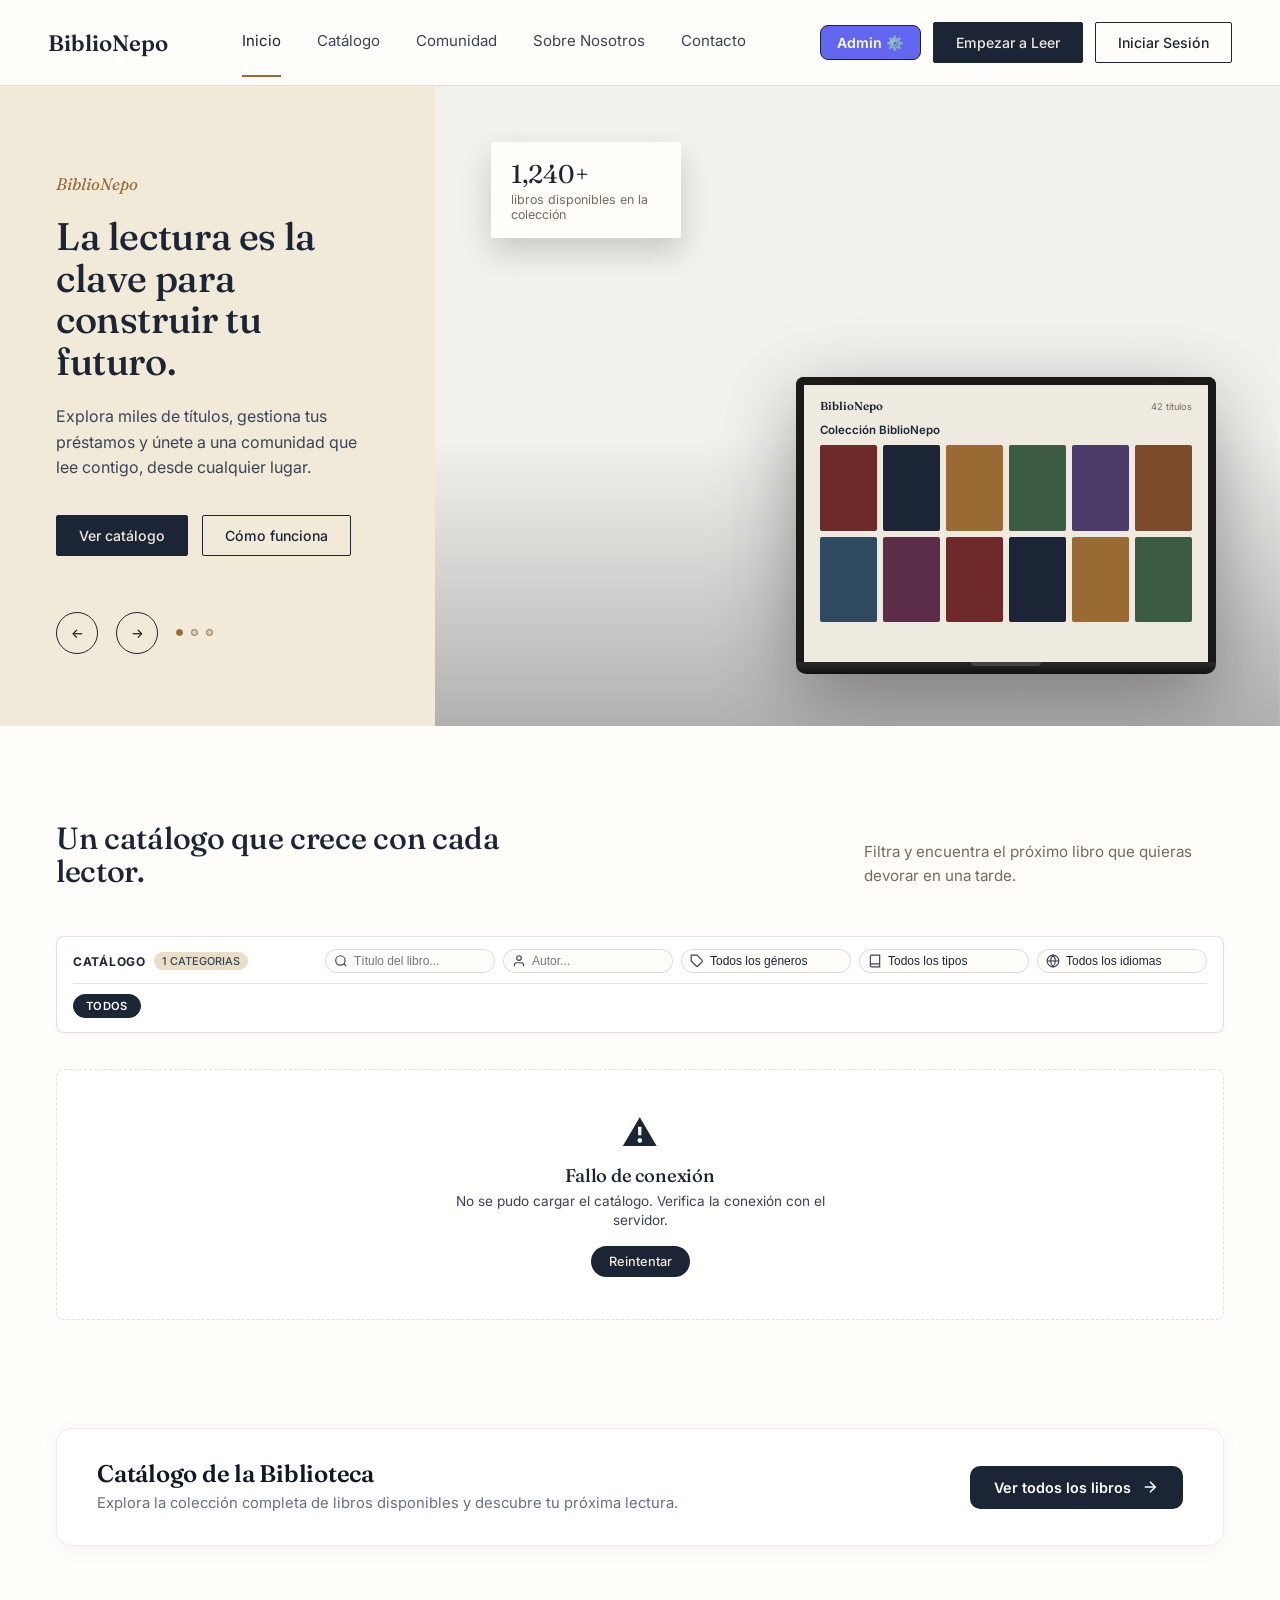
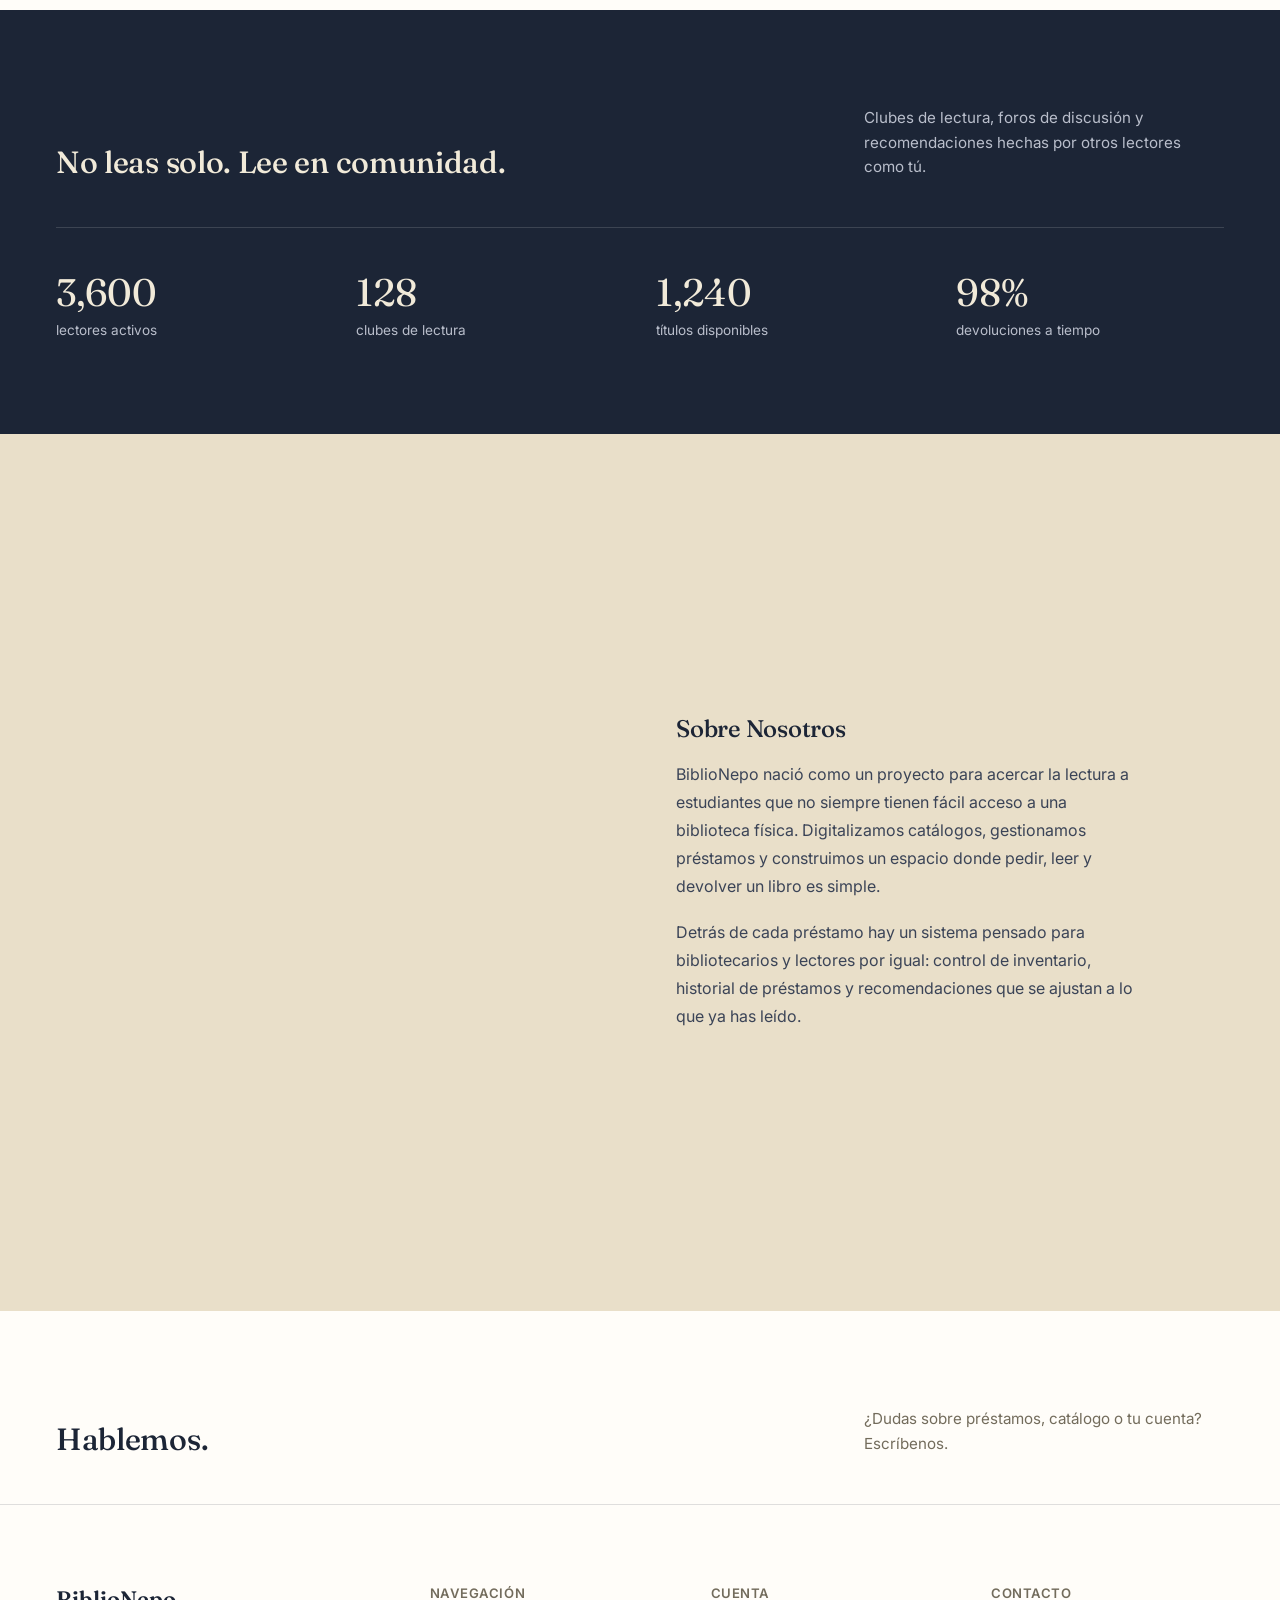
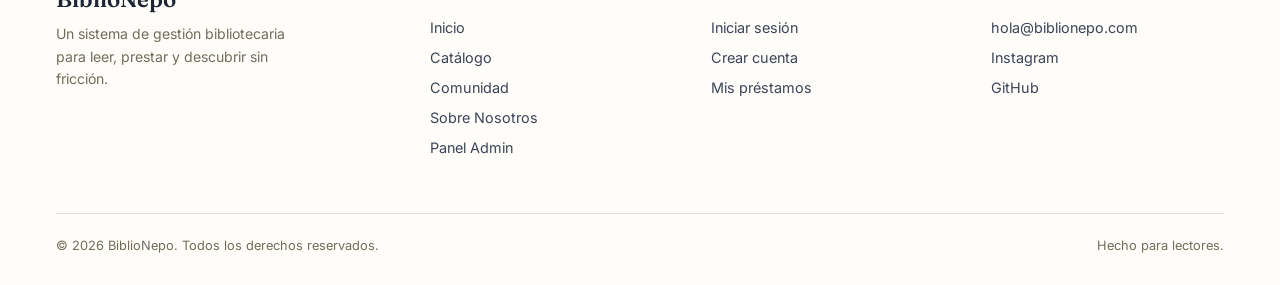
==== commit 61afdeb2: "sss" ====
--- a/index.html
+++ b/index.html
@@ -29,6 +29,8 @@
       <a href="#contacto">Contacto</a>
     </nav>
     <div class="nav-actions">
+      <!-- BOTÓN TEMPORAL DE PRUEBAS PARA IR AL PANEL ADMIN -->
+      <a href="admin.html" class="btn" style="background-color: #6366f1; color: white; font-weight: 600; padding: 8px 16px; border-radius: 8px; text-decoration: none;">Admin ⚙️</a>
       <a href="#catalogo" class="btn btn-fill">Empezar a Leer</a>
       <a href="#" class="btn btn-outline">Iniciar Sesión</a>
       <button class="nav-toggle" id="navToggle" aria-label="Abrir menú">
@@ -174,6 +176,7 @@
           <li><a href="#catalogo">Catálogo</a></li>
           <li><a href="#comunidad">Comunidad</a></li>
           <li><a href="#nosotros">Sobre Nosotros</a></li>
+          <li><a href="admin.html">Panel Admin</a></li>
         </ul>
       </div>
       <div>
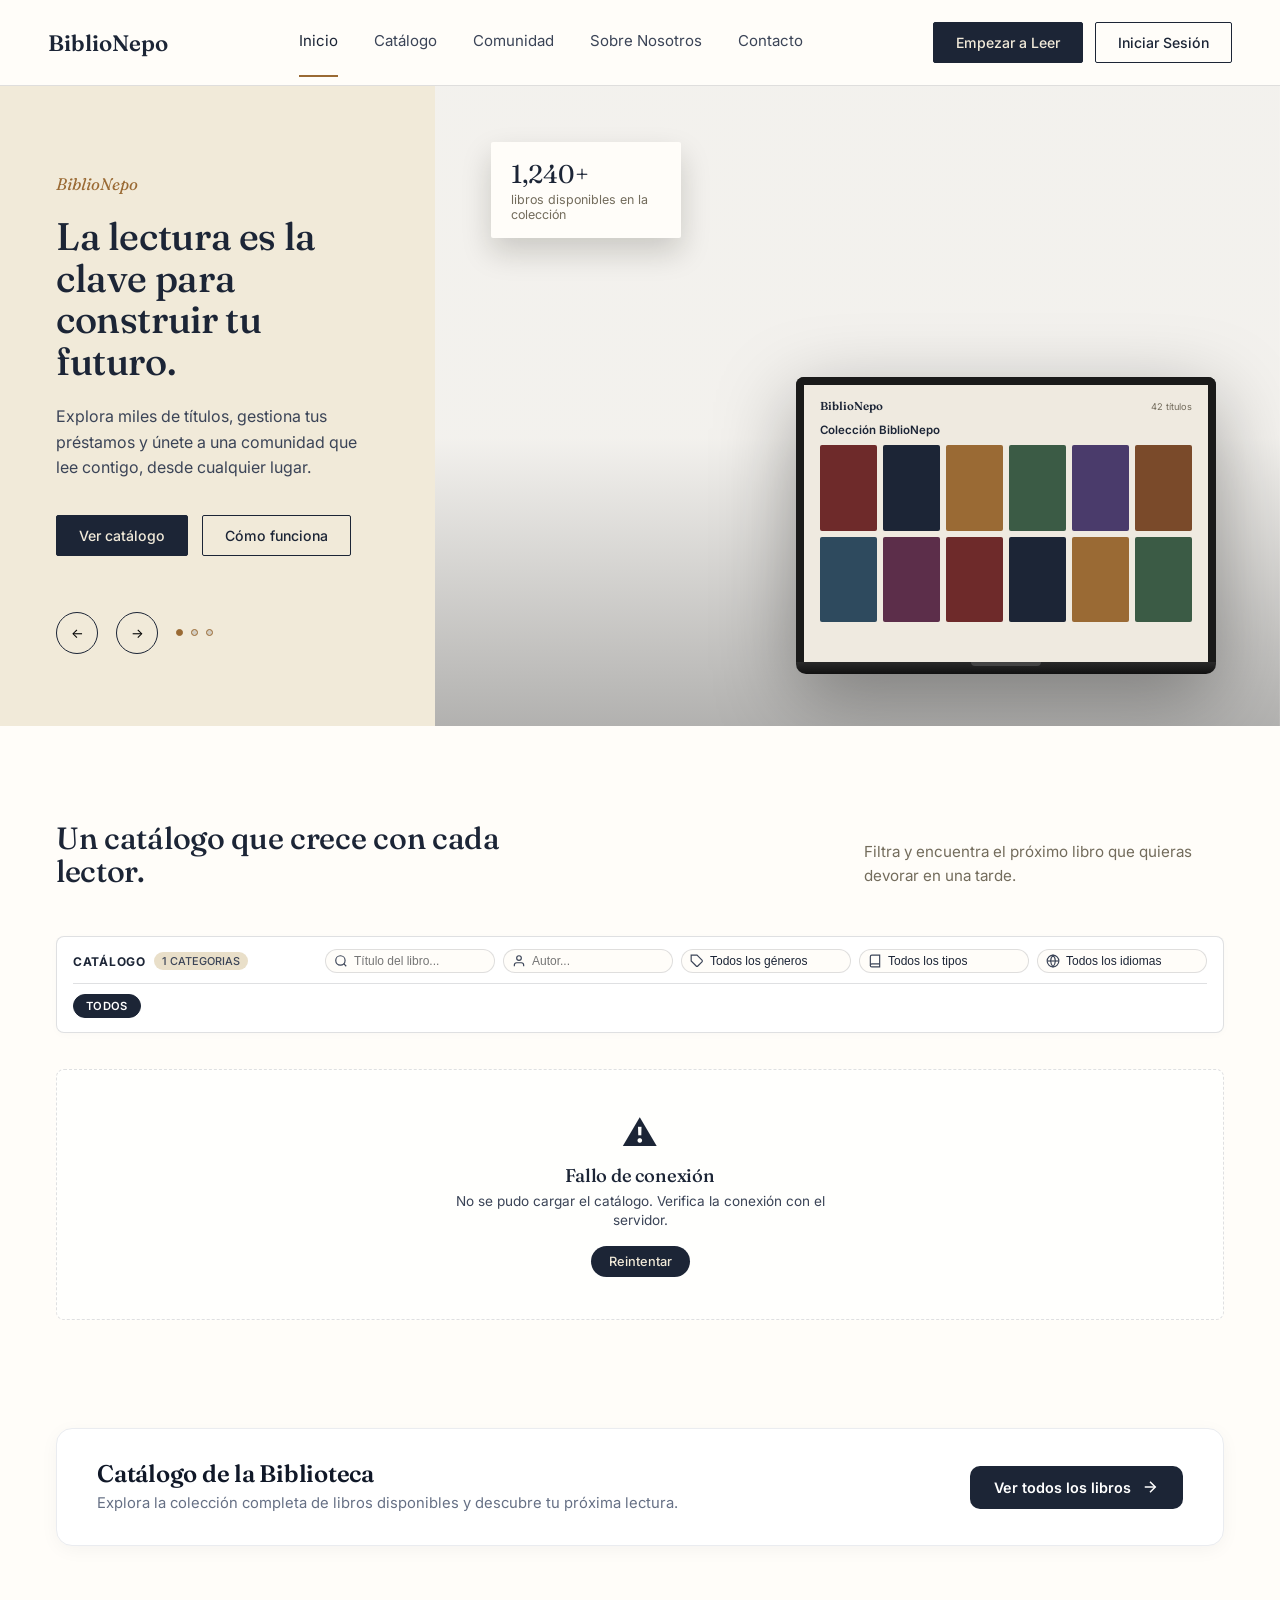
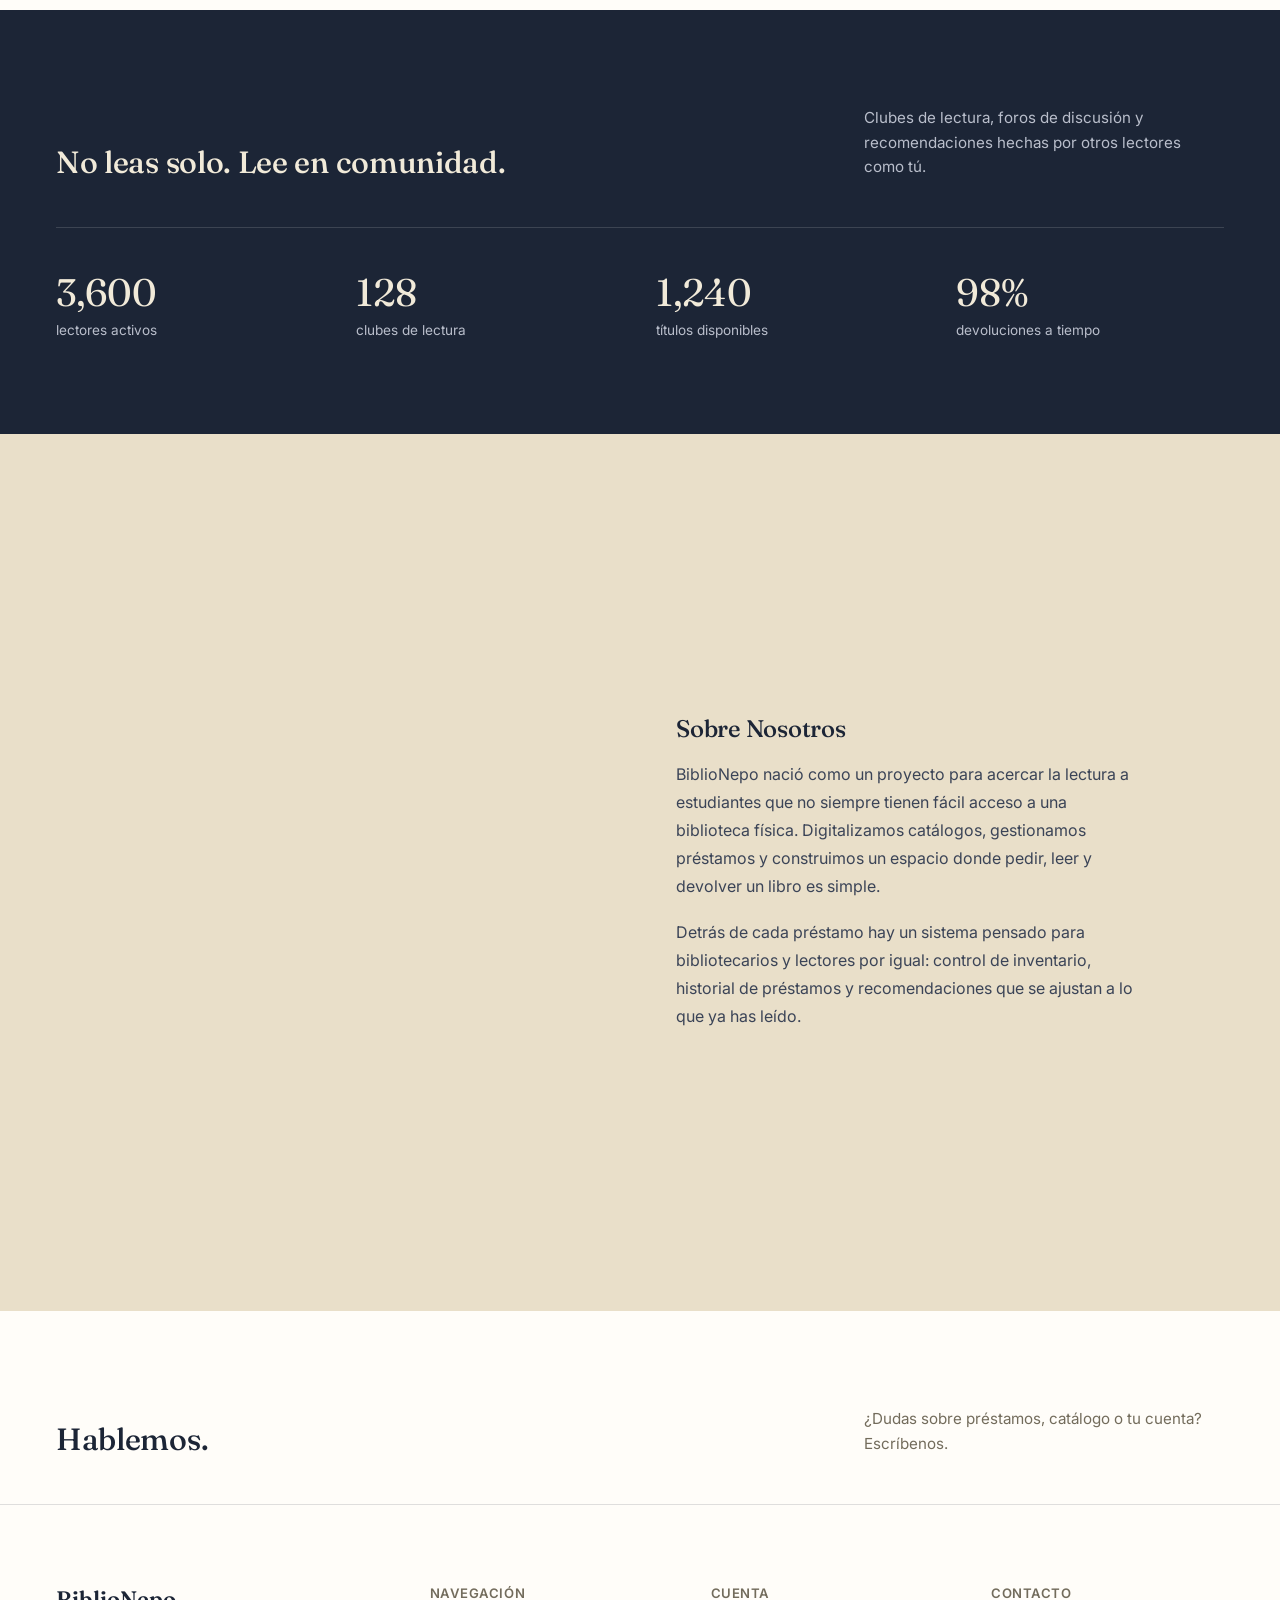
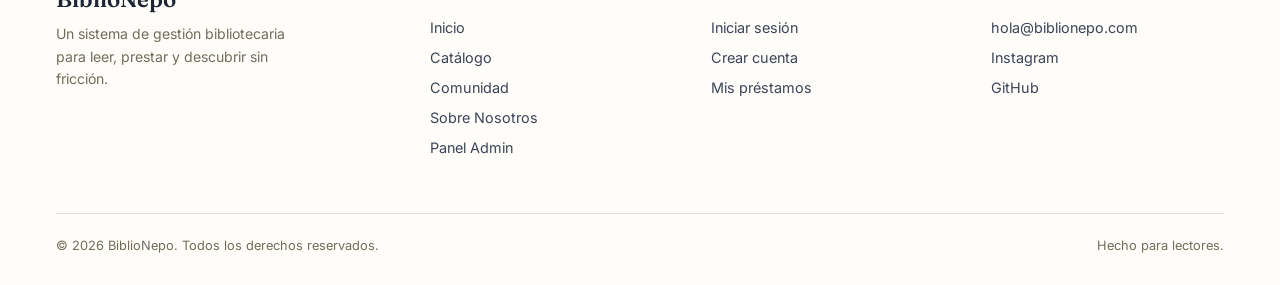
==== commit b5ed400d: "aaa" ====
--- a/index.html
+++ b/index.html
@@ -29,8 +29,6 @@
       <a href="#contacto">Contacto</a>
     </nav>
     <div class="nav-actions">
-      <!-- BOTÓN TEMPORAL DE PRUEBAS PARA IR AL PANEL ADMIN -->
-      <a href="admin.html" class="btn" style="background-color: #6366f1; color: white; font-weight: 600; padding: 8px 16px; border-radius: 8px; text-decoration: none;">Admin ⚙️</a>
       <a href="#catalogo" class="btn btn-fill">Empezar a Leer</a>
       <a href="#" class="btn btn-outline">Iniciar Sesión</a>
       <button class="nav-toggle" id="navToggle" aria-label="Abrir menú">
